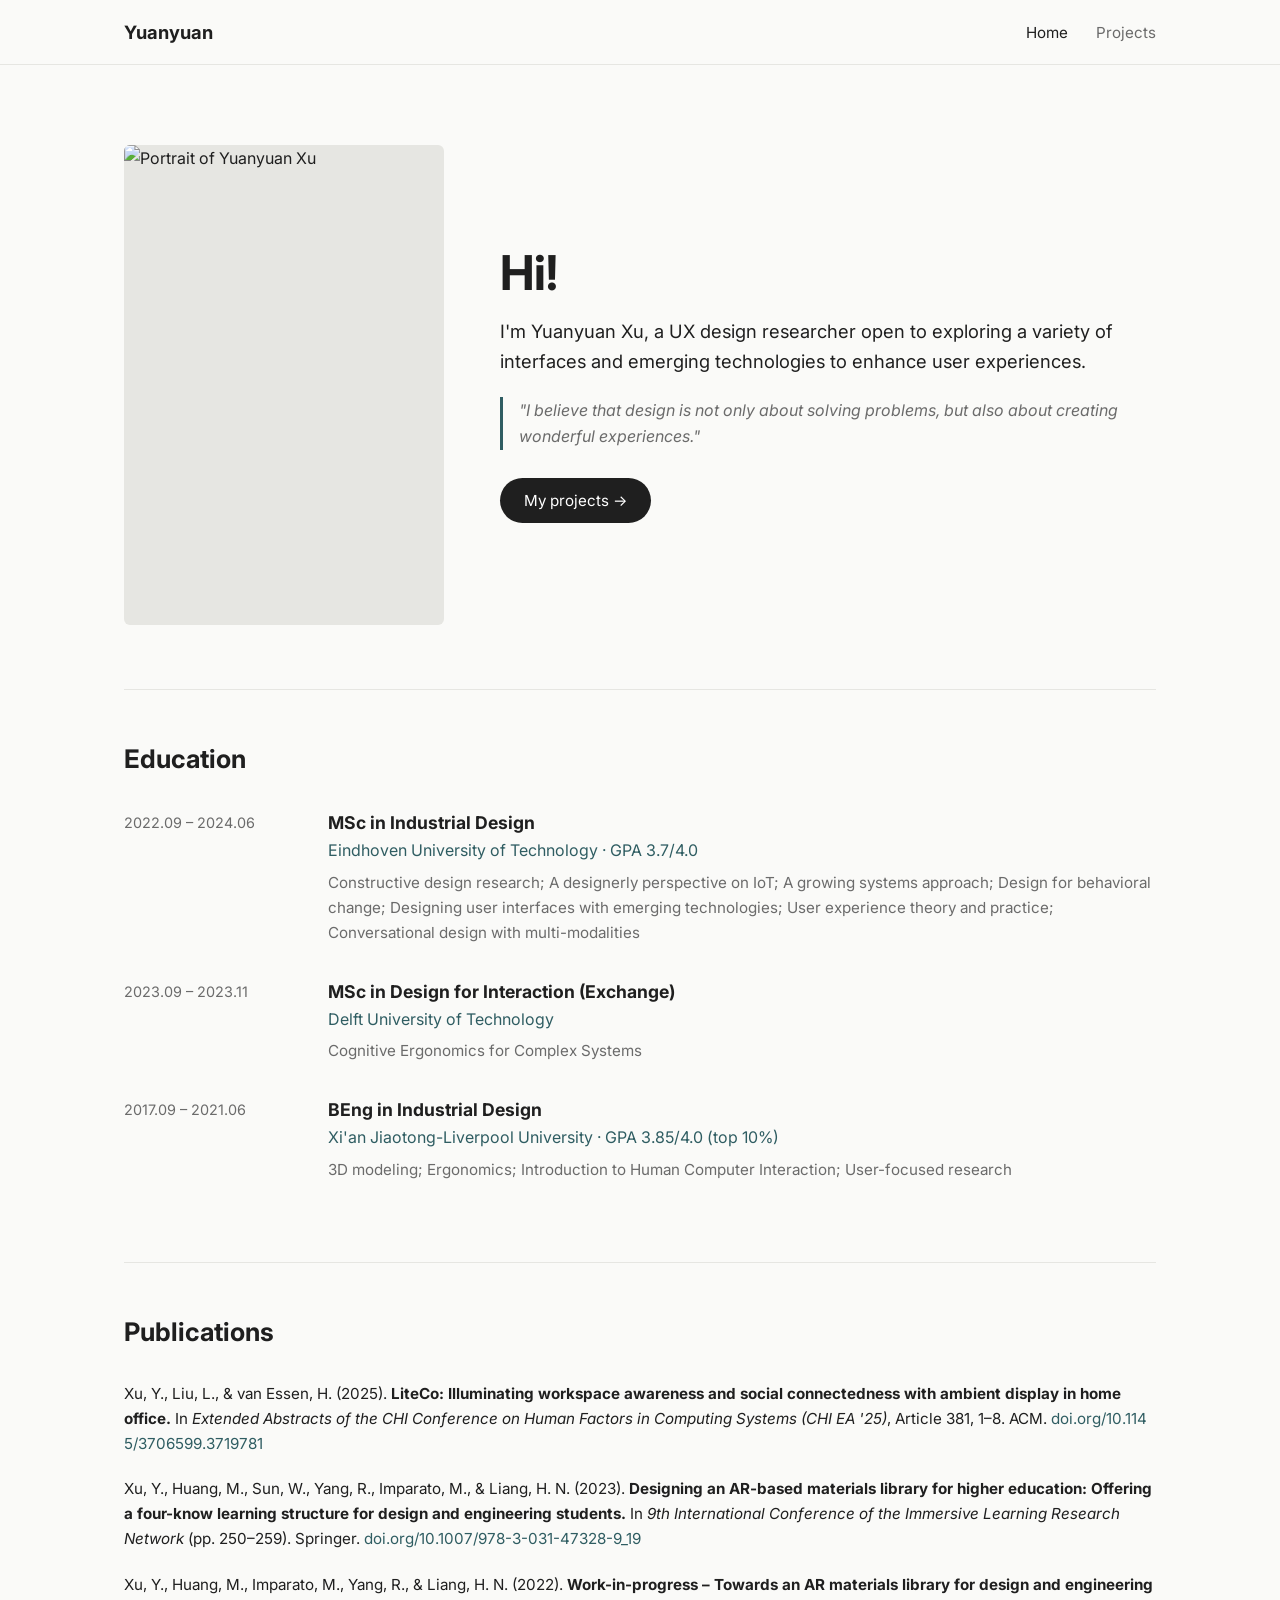
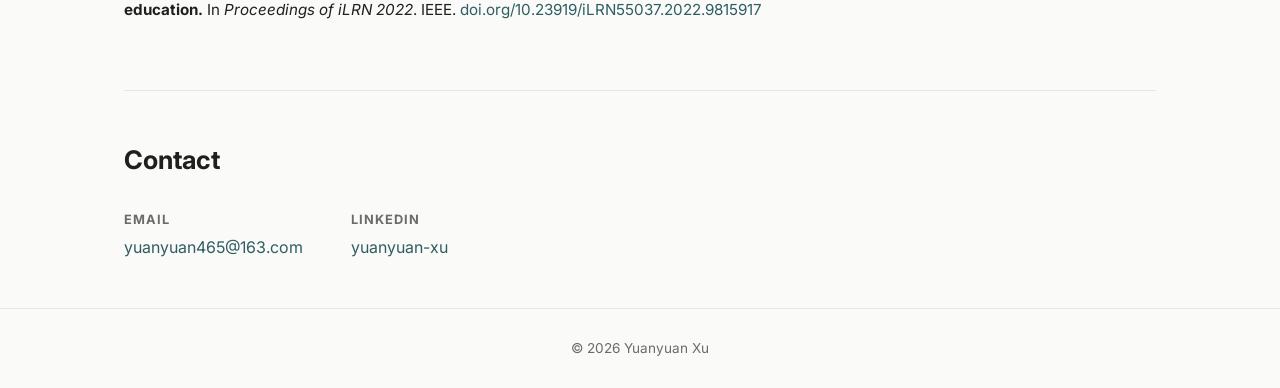
==== index.html @ b3d15172 "Add files via upload" ====
<!DOCTYPE html>
<html lang="en">
<head>
  <meta charset="UTF-8">
  <meta name="viewport" content="width=device-width, initial-scale=1.0">
  <title>Yuanyuan Xu | UX Design Researcher</title>
  <link rel="preconnect" href="https://fonts.googleapis.com">
  <link href="https://fonts.googleapis.com/css2?family=Inter:wght@400;600;700&display=swap" rel="stylesheet">
  <link rel="stylesheet" href="style.css">
</head>
<body>

  <header>
    <nav class="container">
      <a href="index.html" class="logo">Yuanyuan</a>
      <ul class="nav-links">
        <li><a href="index.html" class="active">Home</a></li>
        <li><a href="projects.html">Projects</a></li>
      </ul>
    </nav>
  </header>

  <main class="container">

    <!-- 自我介绍 -->
    <section class="hero">
      <!-- 把你的照片放进 images 文件夹，命名为 avatar.jpg -->
      <img src="images/avatar.jpg" alt="Portrait of Yuanyuan Xu">
      <div>
        <h1>Hi!</h1>
        <p class="intro">I'm Yuanyuan Xu, a UX design researcher open to exploring a variety of interfaces and emerging technologies to enhance user experiences.</p>
        <blockquote>"I believe that design is not only about solving problems, but also about creating wonderful experiences."</blockquote>
        <a href="projects.html" class="btn">My projects →</a>
      </div>
    </section>

    <!-- 教育经历 -->
    <section class="block">
      <h2>Education</h2>

      <div class="edu-item">
        <div class="date">2022.09 – 2024.06</div>
        <div>
          <h3>MSc in Industrial Design</h3>
          <div class="school">Eindhoven University of Technology · GPA 3.7/4.0</div>
          <p>Constructive design research; A designerly perspective on IoT; A growing systems approach; Design for behavioral change; Designing user interfaces with emerging technologies; User experience theory and practice; Conversational design with multi-modalities</p>
        </div>
      </div>

      <div class="edu-item">
        <div class="date">2023.09 – 2023.11</div>
        <div>
          <h3>MSc in Design for Interaction (Exchange)</h3>
          <div class="school">Delft University of Technology</div>
          <p>Cognitive Ergonomics for Complex Systems</p>
        </div>
      </div>

      <div class="edu-item">
        <div class="date">2017.09 – 2021.06</div>
        <div>
          <h3>BEng in Industrial Design</h3>
          <div class="school">Xi'an Jiaotong-Liverpool University · GPA 3.85/4.0 (top 10%)</div>
          <p>3D modeling; Ergonomics; Introduction to Human Computer Interaction; User-focused research</p>
        </div>
      </div>
    </section>

    <!-- 论文 -->
    <section class="block">
      <h2>Publications</h2>

      <p class="pub">Xu, Y., Liu, L., &amp; van Essen, H. (2025). <strong>LiteCo: Illuminating workspace awareness and social connectedness with ambient display in home office.</strong> In <em>Extended Abstracts of the CHI Conference on Human Factors in Computing Systems (CHI EA '25)</em>, Article 381, 1–8. ACM.
        <a href="https://doi.org/10.1145/3706599.3719781" target="_blank">doi.org/10.1145/3706599.3719781</a></p>

      <p class="pub">Xu, Y., Huang, M., Sun, W., Yang, R., Imparato, M., &amp; Liang, H. N. (2023). <strong>Designing an AR-based materials library for higher education: Offering a four-know learning structure for design and engineering students.</strong> In <em>9th International Conference of the Immersive Learning Research Network</em> (pp. 250–259). Springer.
        <a href="https://doi.org/10.1007/978-3-031-47328-9_19" target="_blank">doi.org/10.1007/978-3-031-47328-9_19</a></p>

      <p class="pub">Xu, Y., Huang, M., Imparato, M., Yang, R., &amp; Liang, H. N. (2022). <strong>Work-in-progress – Towards an AR materials library for design and engineering education.</strong> In <em>Proceedings of iLRN 2022</em>. IEEE.
        <a href="https://doi.org/10.23919/iLRN55037.2022.9815917" target="_blank">doi.org/10.23919/iLRN55037.2022.9815917</a></p>
    </section>

    <!-- 联系方式 -->
    <section class="block">
      <h2>Contact</h2>
      <div class="contact">
        <div>
          <h3>Email</h3>
          <a href="mailto:yuanyuan465@163.com">yuanyuan465@163.com</a>
        </div>
        <div>
          <h3>LinkedIn</h3>
          <a href="https://www.linkedin.com/in/yuanyuan-xu-039724271/" target="_blank">yuanyuan-xu</a>
        </div>
      </div>
    </section>

  </main>

  <footer>© 2026 Yuanyuan Xu</footer>

</body>
</html>
---- style.css ----
/* ========== 基础设置 ========== */
:root {
  --bg: #fafaf8;
  --text: #1f1f1f;
  --muted: #6b6b6b;
  --accent: #2f5d62;
  --card: #ffffff;
  --line: #e6e6e2;
  --max: 1080px;
}

* { box-sizing: border-box; margin: 0; padding: 0; }

body {
  font-family: "Inter", "PingFang SC", "Microsoft YaHei", system-ui, sans-serif;
  background: var(--bg);
  color: var(--text);
  line-height: 1.65;
}

a { color: var(--accent); text-decoration: none; }
a:hover { text-decoration: underline; }
img { max-width: 100%; display: block; }

.container { max-width: var(--max); margin: 0 auto; padding: 0 24px; }

/* ========== 导航栏 ========== */
header {
  position: sticky; top: 0; z-index: 10;
  background: rgba(250, 250, 248, 0.92);
  backdrop-filter: blur(8px);
  border-bottom: 1px solid var(--line);
}
nav {
  display: flex; justify-content: space-between; align-items: center;
  height: 64px;
}
.logo { font-weight: 700; font-size: 1.15rem; color: var(--text); }
.nav-links { display: flex; gap: 28px; list-style: none; }
.nav-links a { color: var(--muted); font-size: 0.95rem; }
.nav-links a.active, .nav-links a:hover { color: var(--text); text-decoration: none; }

/* ========== 首页 Hero ========== */
.hero {
  display: grid; grid-template-columns: 320px 1fr; gap: 56px;
  align-items: center; padding: 80px 0 64px;
}
.hero img {
  width: 100%; aspect-ratio: 2 / 3; object-fit: cover;
  border-radius: 6px; background: var(--line);
}
.hero h1 { font-size: 3rem; line-height: 1.1; margin-bottom: 16px; }
.hero .intro { font-size: 1.15rem; margin-bottom: 20px; }
.hero blockquote {
  border-left: 3px solid var(--accent); padding-left: 16px;
  color: var(--muted); font-style: italic; margin-bottom: 28px;
}
.btn {
  display: inline-block; padding: 10px 24px; border-radius: 999px;
  background: var(--text); color: #fff; font-size: 0.95rem;
}
.btn:hover { background: var(--accent); text-decoration: none; }

/* ========== 通用区块 ========== */
section.block { padding: 48px 0; border-top: 1px solid var(--line); }
section.block h2 { font-size: 1.6rem; margin-bottom: 28px; }

/* 教育经历 */
.edu-item {
  display: grid; grid-template-columns: 180px 1fr; gap: 24px;
  margin-bottom: 32px;
}
.edu-item .date { color: var(--muted); font-size: 0.9rem; padding-top: 3px; }
.edu-item h3 { font-size: 1.1rem; }
.edu-item .school { color: var(--accent); margin-bottom: 6px; }
.edu-item p { color: var(--muted); font-size: 0.95rem; }

/* 论文 */
.pub { margin-bottom: 20px; font-size: 0.95rem; }
.pub a { word-break: break-all; }

/* 联系方式 */
.contact { display: flex; flex-wrap: wrap; gap: 48px; }
.contact h3 { font-size: 0.8rem; text-transform: uppercase; letter-spacing: 0.08em; color: var(--muted); margin-bottom: 4px; }

/* ========== 项目页 ========== */
.page-title { padding: 72px 0 40px; }
.page-title h1 { font-size: 2.6rem; margin-bottom: 8px; }
.page-title p { color: var(--muted); }

.grid {
  display: grid; grid-template-columns: repeat(auto-fill, minmax(300px, 1fr));
  gap: 28px; padding-bottom: 80px;
}
.card {
  background: var(--card); border: 1px solid var(--line); border-radius: 8px;
  overflow: hidden; transition: transform .2s, box-shadow .2s;
  color: var(--text);
}
.card:hover { transform: translateY(-4px); box-shadow: 0 12px 28px rgba(0,0,0,.08); text-decoration: none; }
.card .thumb { aspect-ratio: 4 / 3; background: var(--line); object-fit: cover; width: 100%; }
.card .body { padding: 20px; }
.card .tags { display: flex; flex-wrap: wrap; gap: 6px; margin-bottom: 10px; }
.card .tag {
  font-size: 0.75rem; padding: 2px 10px; border-radius: 999px;
  background: #eef3f3; color: var(--accent);
}
.card h3 { font-size: 1.15rem; margin-bottom: 6px; }
.card p { color: var(--muted); font-size: 0.92rem; }

/* ========== 页脚 ========== */
footer { border-top: 1px solid var(--line); padding: 28px 0; color: var(--muted); font-size: 0.85rem; text-align: center; }

/* ========== 手机适配 ========== */
@media (max-width: 760px) {
  .nav-links { gap: 16px; }
  .hero { grid-template-columns: 1fr; gap: 32px; padding-top: 40px; }
  .hero img { max-width: 260px; }
  .hero h1 { font-size: 2.3rem; }
  .edu-item { grid-template-columns: 1fr; gap: 4px; }
}
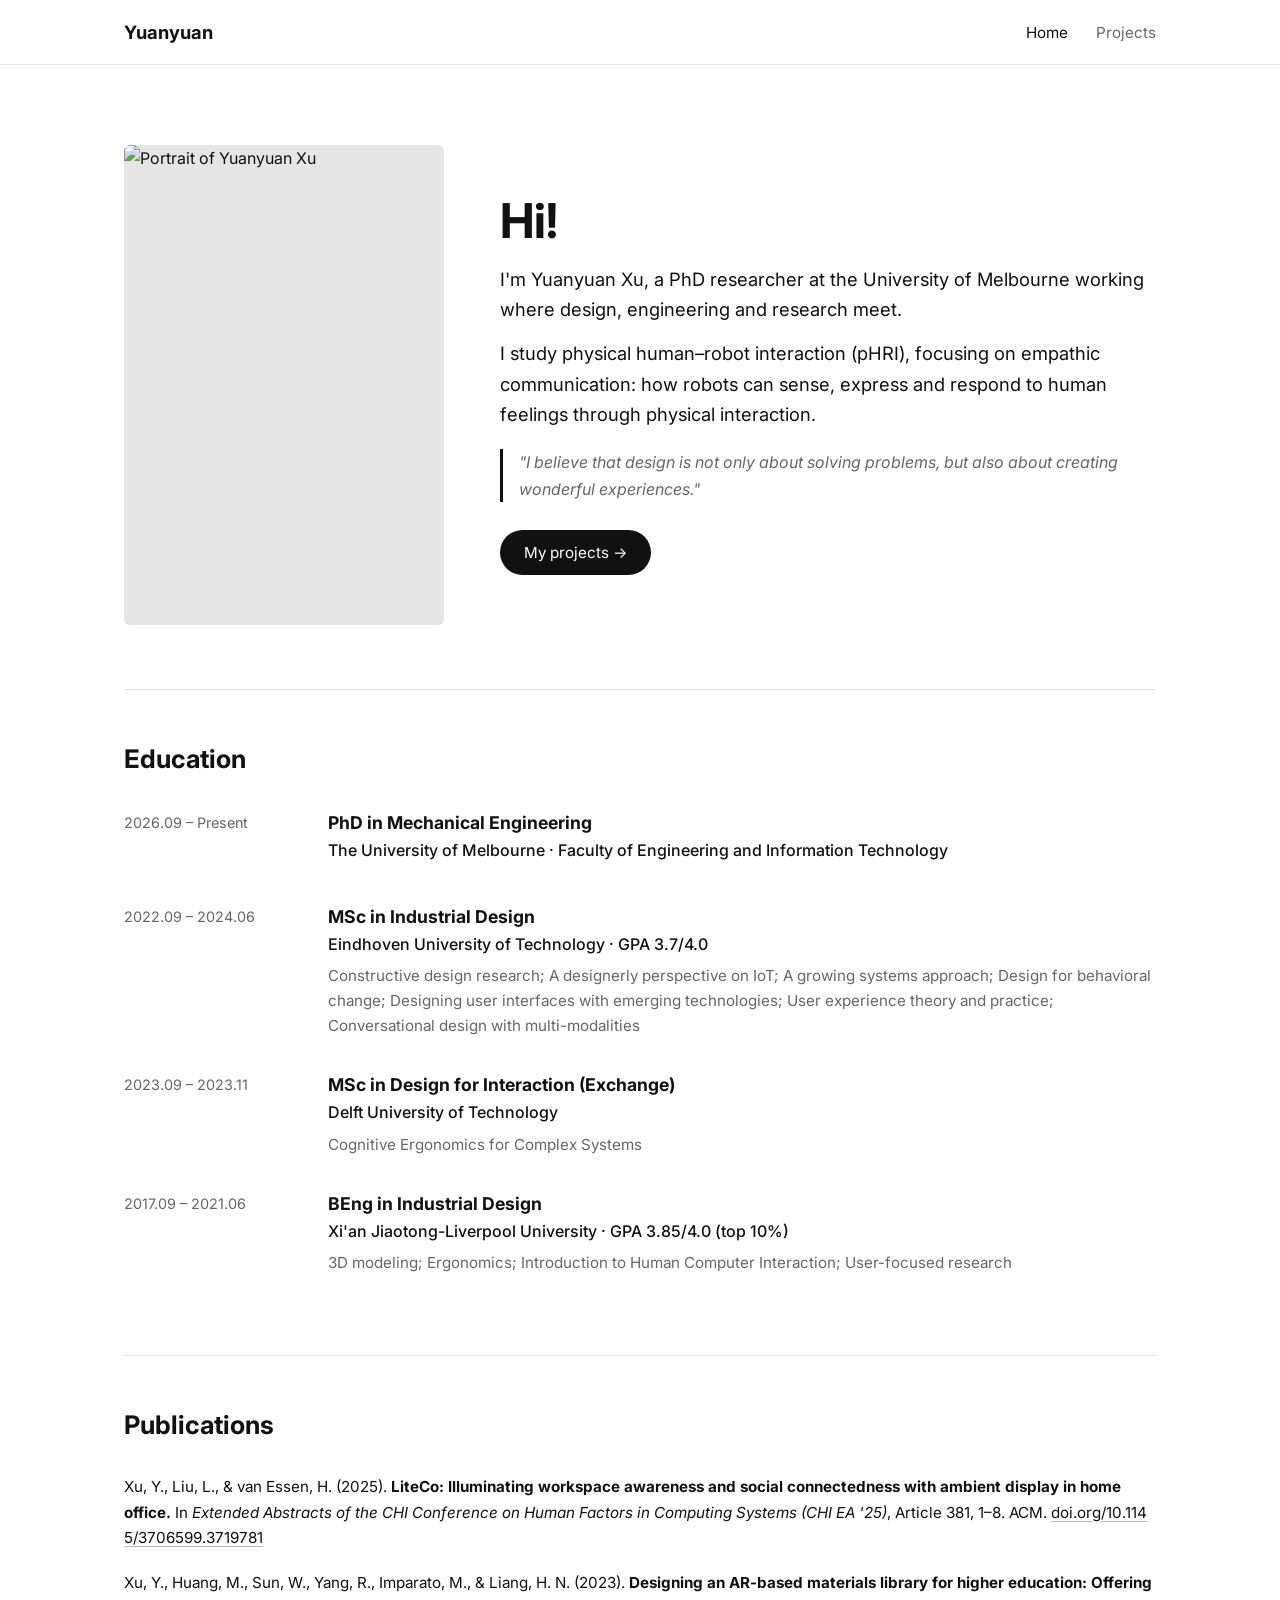
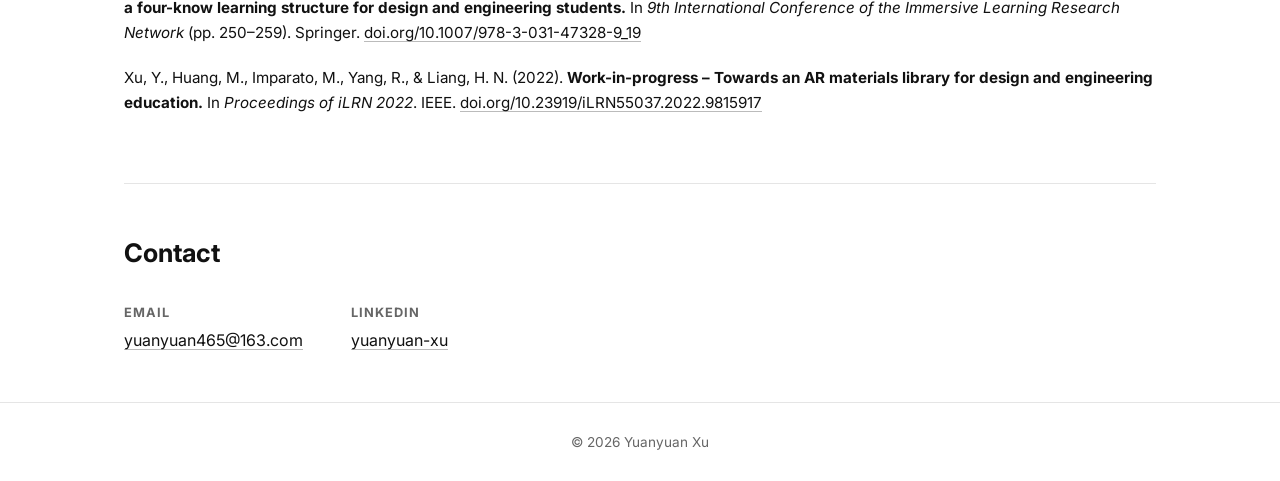
==== commit f3533549: "Add files via upload" ====
--- a/index.html
+++ b/index.html
@@ -3,7 +3,7 @@
 <head>
   <meta charset="UTF-8">
   <meta name="viewport" content="width=device-width, initial-scale=1.0">
-  <title>Yuanyuan Xu | UX Design Researcher</title>
+  <title>Yuanyuan Xu | pHRI Researcher</title>
   <link rel="preconnect" href="https://fonts.googleapis.com">
   <link href="https://fonts.googleapis.com/css2?family=Inter:wght@400;600;700&display=swap" rel="stylesheet">
   <link rel="stylesheet" href="style.css">
@@ -28,7 +28,8 @@
       <img src="images/avatar.jpg" alt="Portrait of Yuanyuan Xu">
       <div>
         <h1>Hi!</h1>
-        <p class="intro">I'm Yuanyuan Xu, a UX design researcher open to exploring a variety of interfaces and emerging technologies to enhance user experiences.</p>
+        <p class="intro">I'm Yuanyuan Xu, a PhD researcher at the University of Melbourne working where design, engineering and research meet.</p>
+        <p class="intro">I study physical human–robot interaction (pHRI), focusing on empathic communication: how robots can sense, express and respond to human feelings through physical interaction.</p>
         <blockquote>"I believe that design is not only about solving problems, but also about creating wonderful experiences."</blockquote>
         <a href="projects.html" class="btn">My projects →</a>
       </div>
@@ -37,6 +38,14 @@
     <!-- 教育经历 -->
     <section class="block">
       <h2>Education</h2>
+
+      <div class="edu-item">
+        <div class="date">2026.09 – Present</div>
+        <div>
+          <h3>PhD in Mechanical Engineering</h3>
+          <div class="school">The University of Melbourne · Faculty of Engineering and Information Technology</div>
+        </div>
+      </div>
 
       <div class="edu-item">
         <div class="date">2022.09 – 2024.06</div>
--- a/style.css
+++ b/style.css
@@ -1,11 +1,12 @@
 /* ========== 基础设置 ========== */
 :root {
-  --bg: #fafaf8;
-  --text: #1f1f1f;
-  --muted: #6b6b6b;
-  --accent: #2f5d62;
+  --bg: #ffffff;
+  --text: #111111;
+  --muted: #666666;
+  --accent: #111111;
   --card: #ffffff;
-  --line: #e6e6e2;
+  --line: #e5e5e5;
+  --soft: #f4f4f4;
   --max: 1080px;
 }
 
@@ -18,7 +19,9 @@
   line-height: 1.65;
 }
 
-a { color: var(--accent); text-decoration: none; }
+a { color: var(--accent); text-decoration: underline; text-underline-offset: 3px; text-decoration-color: #bbb; }
+a:hover { text-decoration-color: currentColor; }
+.logo, .nav-links a, .card, .btn { text-decoration: none; }
 a:hover { text-decoration: underline; }
 img { max-width: 100%; display: block; }
 
@@ -27,7 +30,7 @@
 /* ========== 导航栏 ========== */
 header {
   position: sticky; top: 0; z-index: 10;
-  background: rgba(250, 250, 248, 0.92);
+  background: rgba(255, 255, 255, 0.94);
   backdrop-filter: blur(8px);
   border-bottom: 1px solid var(--line);
 }
@@ -50,7 +53,8 @@
   border-radius: 6px; background: var(--line);
 }
 .hero h1 { font-size: 3rem; line-height: 1.1; margin-bottom: 16px; }
-.hero .intro { font-size: 1.15rem; margin-bottom: 20px; }
+.hero .intro { font-size: 1.15rem; margin-bottom: 14px; }
+.hero blockquote { margin-top: 20px; }
 .hero blockquote {
   border-left: 3px solid var(--accent); padding-left: 16px;
   color: var(--muted); font-style: italic; margin-bottom: 28px;
@@ -59,7 +63,7 @@
   display: inline-block; padding: 10px 24px; border-radius: 999px;
   background: var(--text); color: #fff; font-size: 0.95rem;
 }
-.btn:hover { background: var(--accent); text-decoration: none; }
+.btn:hover { background: #444; text-decoration: none; }
 
 /* ========== 通用区块 ========== */
 section.block { padding: 48px 0; border-top: 1px solid var(--line); }
@@ -72,7 +76,7 @@
 }
 .edu-item .date { color: var(--muted); font-size: 0.9rem; padding-top: 3px; }
 .edu-item h3 { font-size: 1.1rem; }
-.edu-item .school { color: var(--accent); margin-bottom: 6px; }
+.edu-item .school { color: var(--text); font-weight: 500; margin-bottom: 6px; }
 .edu-item p { color: var(--muted); font-size: 0.95rem; }
 
 /* 论文 */
@@ -103,7 +107,7 @@
 .card .tags { display: flex; flex-wrap: wrap; gap: 6px; margin-bottom: 10px; }
 .card .tag {
   font-size: 0.75rem; padding: 2px 10px; border-radius: 999px;
-  background: #eef3f3; color: var(--accent);
+  background: var(--soft); color: var(--muted);
 }
 .card h3 { font-size: 1.15rem; margin-bottom: 6px; }
 .card p { color: var(--muted); font-size: 0.92rem; }
